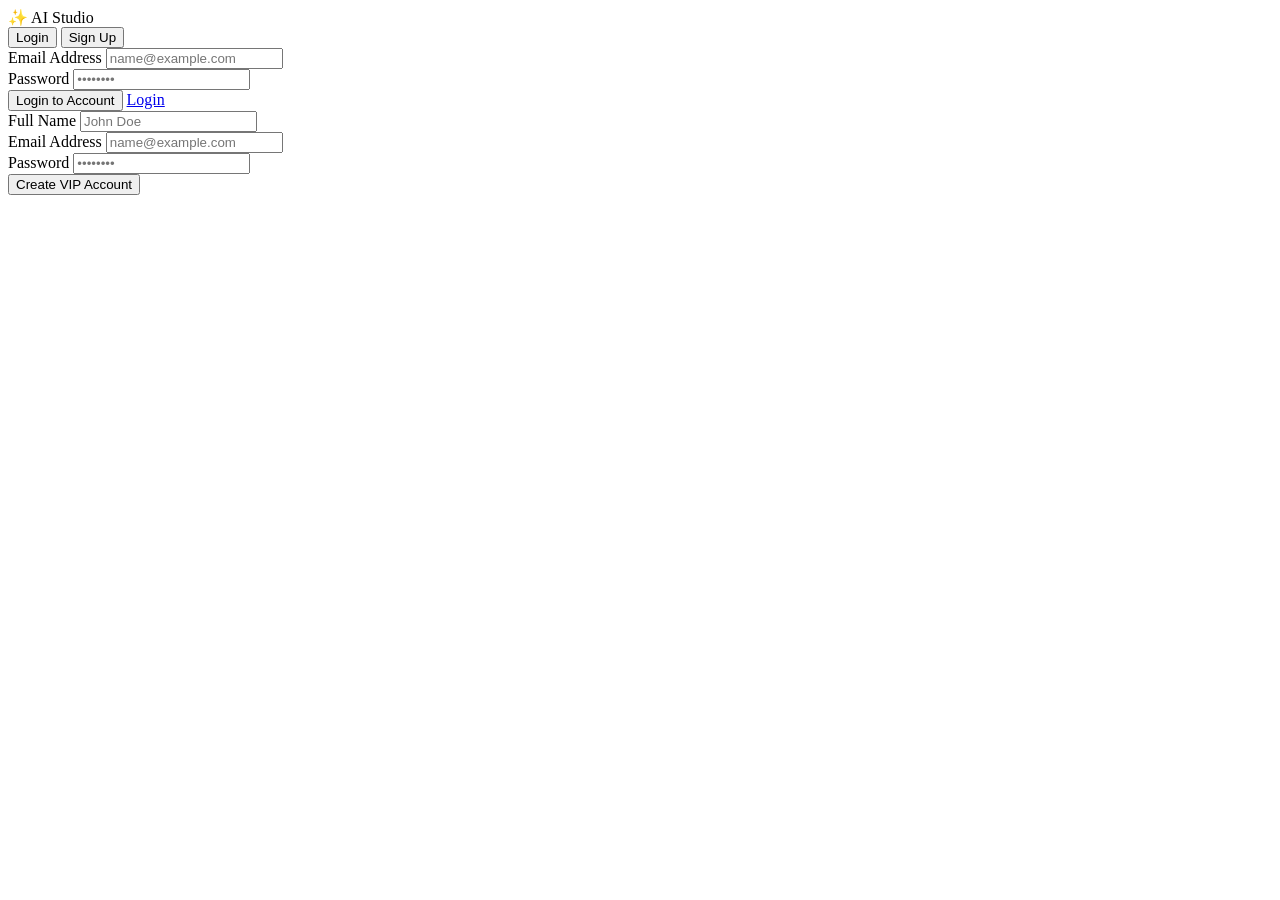
==== ..auth/index.html @ 40e6b1b3 "Create index.html" ====
<!DOCTYPE html>
<html lang="en">
<head>
    <meta charset="UTF-8">
    <meta name="viewport" content="width=device-width, initial-scale=1.0">
    <title>AI Studio - Authentication</title>
    <link rel="stylesheet" href="style.css">
</head>
<body>
    <div class="auth-card">
        <div class="brand-logo">✨ AI Studio</div>
        
        <!-- Toggle Tabs -->
        <div class="tab-container">
            <button id="loginTabBtn" class="tab-btn active" onclick="switchTab('login')">Login</button>
            <button id="signupTabBtn" class="tab-btn" onclick="switchTab('signup')">Sign Up</button>
        </div>

        <!-- LOGIN FORM -->
        <form id="loginForm" class="auth-form">
            <div class="input-group">
                <label>Email Address</label>
                <input type="email" id="loginEmail" placeholder="name@example.com" required>
            </div>
            <div class="input-group">
                <label>Password</label>
                <input type="password" id="loginPassword" placeholder="••••••••" required>
            </div>
            <button type="submit" class="primary-btn">Login to Account</button>
            <a href="../generator/gen.html">Login</a>
        </form>

        <!-- SIGNUP FORM -->
        <form id="signupForm" class="auth-form hidden">
            <div class="input-group">
                <label>Full Name</label>
                <input type="text" id="signupName" placeholder="John Doe" required>
            </div>
            <div class="input-group">
                <label>Email Address</label>
                <input type="email" id="signupEmail" placeholder="name@example.com" required>
            </div>
            <div class="input-group">
                <label>Password</label>
                <input type="password" id="signupPassword" placeholder="••••••••" required>
            </div>
            <button type="submit" class="primary-btn">Create VIP Account</button>
        </form>
    </div>

    <script src="script.js"></script>
</body>
</html>
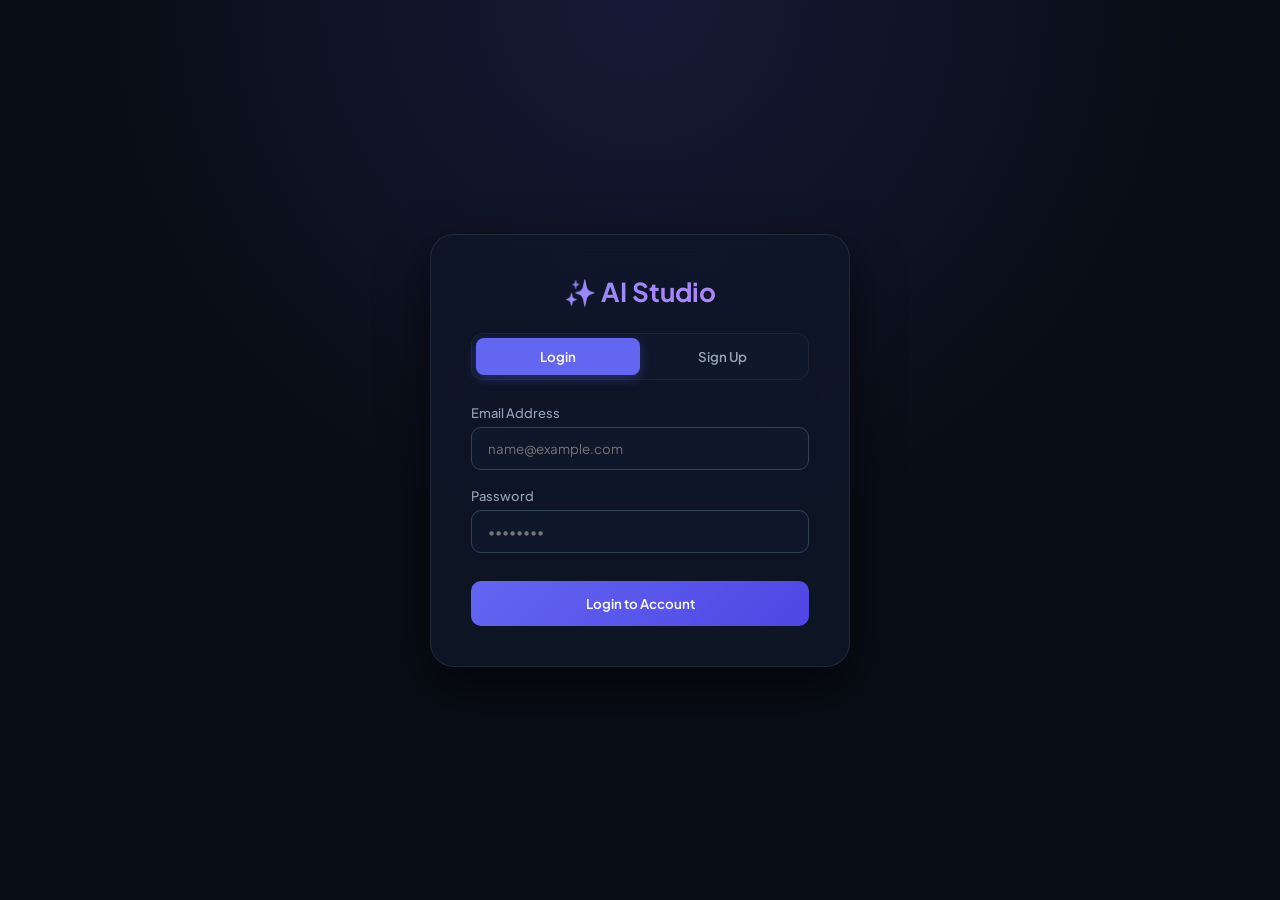
==== commit 58ed994c: "Update index.html" ====
--- a/..auth/index.html
+++ b/..auth/index.html
@@ -12,8 +12,8 @@
         
         <!-- Toggle Tabs -->
         <div class="tab-container">
-            <button id="loginTabBtn" class="tab-btn active" onclick="switchTab('login')">Login</button>
-            <button id="signupTabBtn" class="tab-btn" onclick="switchTab('signup')">Sign Up</button>
+            <button id="loginTabBtn" class="tab-btn active" type="button" onclick="switchTab('login')">Login</button>
+            <button id="signupTabBtn" class="tab-btn" type="button" onclick="switchTab('signup')">Sign Up</button>
         </div>
 
         <!-- LOGIN FORM -->
@@ -27,7 +27,6 @@
                 <input type="password" id="loginPassword" placeholder="••••••••" required>
             </div>
             <button type="submit" class="primary-btn">Login to Account</button>
-            <a href="../generator/gen.html">Login</a>
         </form>
 
         <!-- SIGNUP FORM -->
--- a/..auth/style.css
+++ b/..auth/style.css
@@ -0,0 +1,120 @@
+@import url('https://fonts.googleapis.com/css2?family=Plus+Jakarta+Sans:wght@400;500;600;700&display=swap');
+
+* {
+    margin: 0;
+    padding: 0;
+    box-sizing: border-box;
+    font-family: 'Plus Jakarta Sans', sans-serif;
+}
+
+body {
+    background: #090d16;
+    background-image: radial-gradient(circle at 50% 0%, rgba(99, 102, 241, 0.15), transparent 50%);
+    min-height: 100vh;
+    display: flex;
+    justify-content: center;
+    align-items: center;
+    color: #f8fafc;
+}
+
+.auth-card {
+    background: rgba(15, 23, 42, 0.75);
+    backdrop-filter: blur(20px);
+    border: 1px solid rgba(255, 255, 255, 0.08);
+    border-radius: 24px;
+    padding: 40px;
+    width: 100%;
+    max-width: 420px;
+    box-shadow: 0 20px 50px rgba(0, 0, 0, 0.6);
+}
+
+.brand-logo {
+    font-size: 26px;
+    font-weight: 700;
+    text-align: center;
+    background: linear-gradient(135deg, #818cf8, #c084fc);
+    -webkit-background-clip: text;
+    -webkit-text-fill-color: transparent;
+    margin-bottom: 25px;
+}
+
+.tab-container {
+    display: flex;
+    background: #0f172a;
+    padding: 4px;
+    border-radius: 12px;
+    margin-bottom: 25px;
+    border: 1px solid rgba(255, 255, 255, 0.05);
+}
+
+.tab-btn {
+    flex: 1;
+    padding: 10px;
+    border: none;
+    background: transparent;
+    color: #94a3b8;
+    font-weight: 600;
+    border-radius: 8px;
+    cursor: pointer;
+    transition: 0.3s;
+}
+
+.tab-btn.active {
+    background: #6366f1;
+    color: #ffffff;
+    box-shadow: 0 4px 12px rgba(99, 102, 241, 0.3);
+}
+
+.auth-form {
+    display: flex;
+    flex-direction: column;
+    gap: 18px;
+}
+
+.auth-form.hidden {
+    display: none;
+}
+
+.input-group {
+    display: flex;
+    flex-direction: column;
+    gap: 6px;
+}
+
+.input-group label {
+    font-size: 13px;
+    color: #94a3b8;
+    font-weight: 500;
+}
+
+.input-group input {
+    background: #0f172a;
+    border: 1px solid #334155;
+    padding: 12px 16px;
+    border-radius: 10px;
+    color: #fff;
+    outline: none;
+    transition: 0.2s;
+}
+
+.input-group input:focus {
+    border-color: #818cf8;
+    box-shadow: 0 0 0 3px rgba(129, 140, 248, 0.15);
+}
+
+.primary-btn {
+    background: linear-gradient(135deg, #6366f1, #4f46e5);
+    color: #fff;
+    border: none;
+    padding: 14px;
+    border-radius: 10px;
+    font-weight: 600;
+    cursor: pointer;
+    margin-top: 10px;
+    transition: 0.3s;
+}
+
+.primary-btn:hover {
+    transform: translateY(-2px);
+    box-shadow: 0 8px 20px rgba(99, 102, 241, 0.4);
+}
